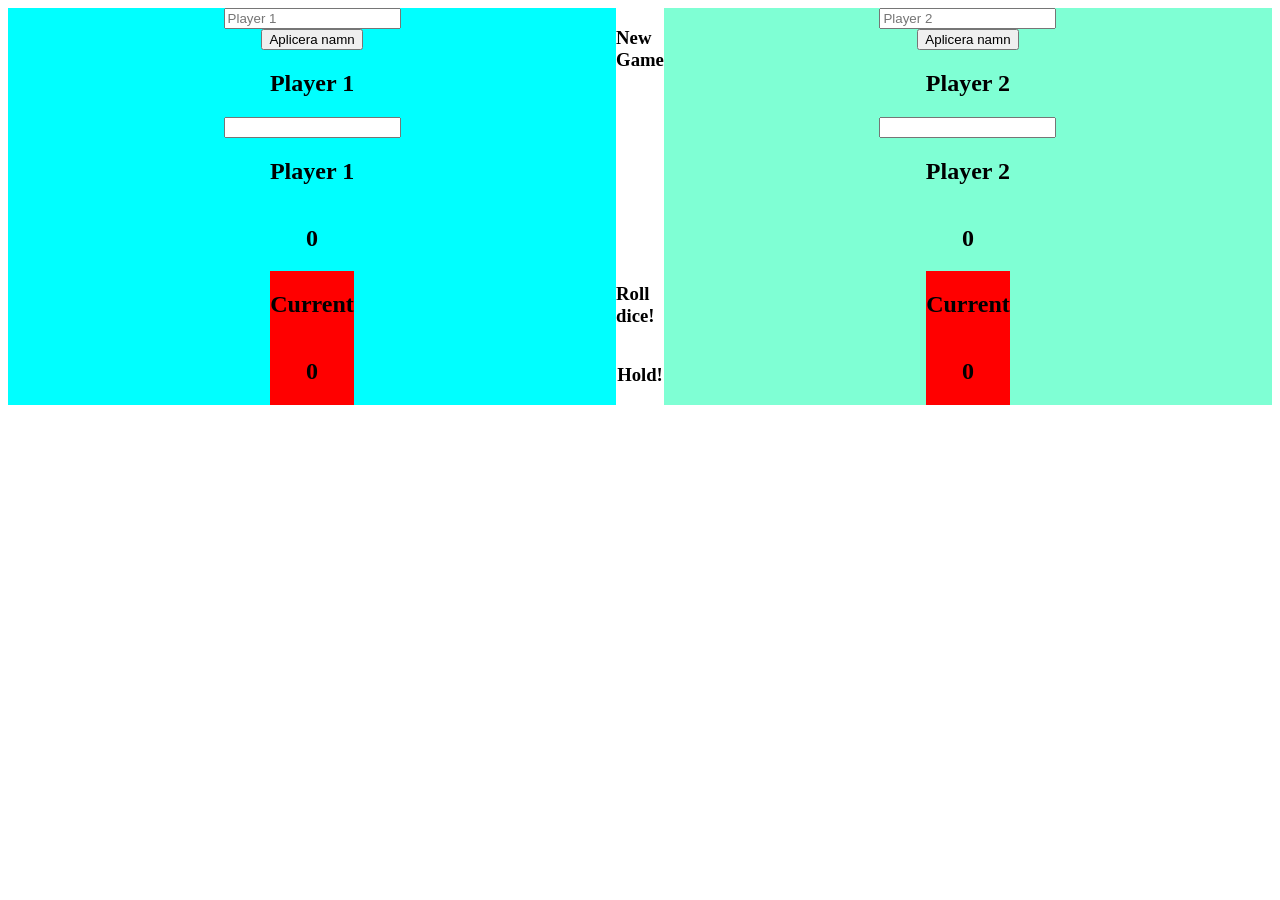
==== JSspel.html @ cb3d53fe "Merge branch 'main' of https://github.com/Natte-code/JsSpel" ====
<!DOCTYPE html>
<html lang="en">
  <head>
    <meta charset="UTF-8" />
    <meta name="viewport" content="width=device-width, initial-scale=1.0" />
    <link rel="stylesheet" href="JSspel.css" />
    <title>Document</title>
  </head>
  <body>
    <div id="container">
      <div id="leftside">
        <input type="text" name="player1" id="playe1input" placeholder="Player 1" />
        
        <button id="Aplicera">Aplicera namn</button>
        <h2 id="player1">Player 1</h2>
        <input type="text" name="player1" id="playe1input" />
        <h2>Player 1</h2>
        <div id="point1"><h2>0</h2></div>
        <div id="currentbox2">
            <h2>Current</h2>
            <h2>0</h2>
         </div>
      </div>
      <div id="middle">
        <div id="newgame"><h3>New Game</h3></div>
        <div id="middle2">
          <div id="roll"><h3>Roll dice!</h3></div>
          <div id="hold"><h3>Hold!</h3></div>
        </div>
      </div>
      <div id="rightside">
        <input type="text" name="player2" id="playe2input" placeholder="Player 2" />
        <button id="Aplicera2">Aplicera namn</button>
        <h2 id="player2">Player 2</h2>
        <div id="point"></div>
        <input type="text" name="player2" id="playeinput" />
        <h2>Player 2</h2>
        <div id="point2"><h2>0</h2></div>
        <div id="currentbox2">
          <h2>Current</h2>
          <h2>0</h2>
        </div>
      </div>
    </div>

    <script src="JSspel.js"></script>
  </body>
</html>
---- JSspel.css ----
#container{
    display: flex;
    flex-direction: row;
    justify-content: space-between;
    height: 100%;
}
#leftside{
   display: flex;
   flex-direction: column;
   align-items: center;
   justify-content: space-between;
   background-color: aqua;
   height: 100%;
   width: 90%;
}
#middle{
    display: flex;
    flex-direction: column;
    align-items: center;
    justify-content: space-between;
}
#middle2{
    display: flex;
    flex-direction: column;
    align-items: center;

}
#rightside{
    display: flex;
    flex-direction: column;
    align-items: center;
    justify-content: space-between;
    background-color: aquamarine;
    height: 100%;
    width: 90%;
}

#currentbox1{
    
    display: flex;
    flex-direction: column;
    align-items: center;
    background-color: red;
}

#currentbox2{
    display: flex;
    flex-direction: column;
    align-items: center;
    background-color: red;
}
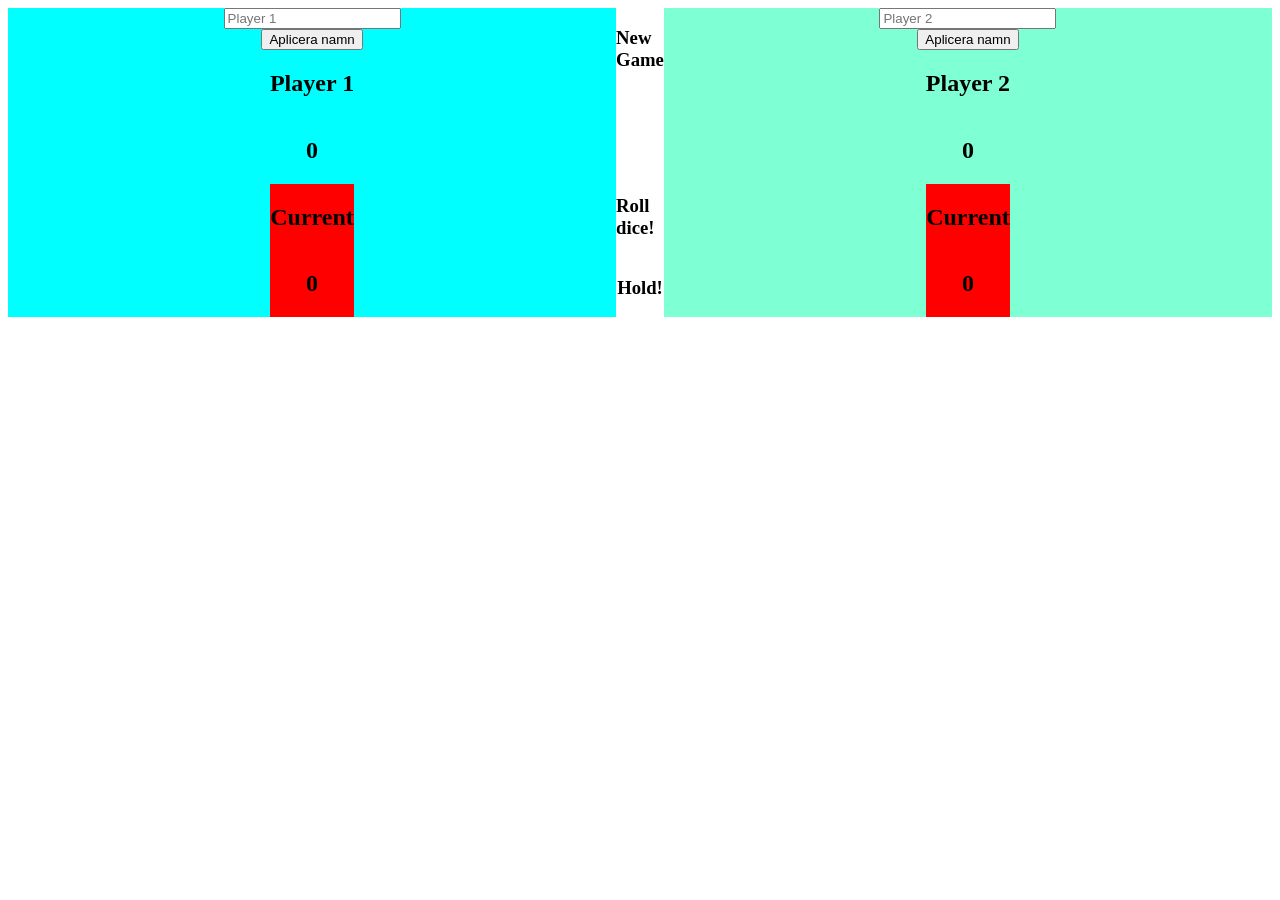
==== commit ff7a2a0d: "Update JSspel.html" ====
--- a/JSspel.html
+++ b/JSspel.html
@@ -13,8 +13,6 @@
         
         <button id="Aplicera">Aplicera namn</button>
         <h2 id="player1">Player 1</h2>
-        <input type="text" name="player1" id="playe1input" />
-        <h2>Player 1</h2>
         <div id="point1"><h2>0</h2></div>
         <div id="currentbox2">
             <h2>Current</h2>
@@ -32,9 +30,7 @@
         <input type="text" name="player2" id="playe2input" placeholder="Player 2" />
         <button id="Aplicera2">Aplicera namn</button>
         <h2 id="player2">Player 2</h2>
-        <div id="point"></div>
-        <input type="text" name="player2" id="playeinput" />
-        <h2>Player 2</h2>
+        
         <div id="point2"><h2>0</h2></div>
         <div id="currentbox2">
           <h2>Current</h2>
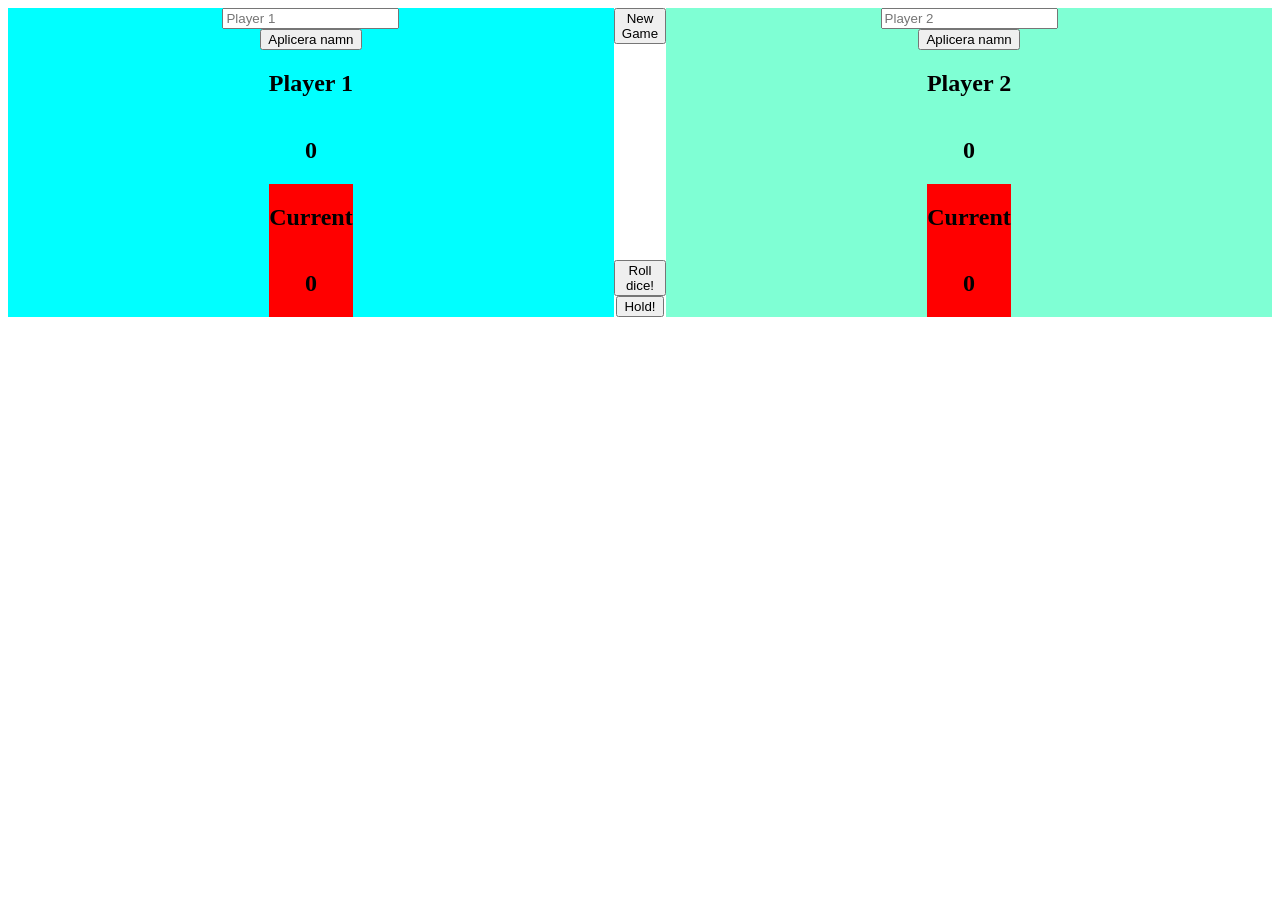
==== commit b91f2175: "arbete" ====
--- a/JSspel.html
+++ b/JSspel.html
@@ -20,10 +20,10 @@
          </div>
       </div>
       <div id="middle">
-        <div id="newgame"><h3>New Game</h3></div>
+        <div id="newgame"><button id="newgameb"> New Game</button></div>
         <div id="middle2">
-          <div id="roll"><h3>Roll dice!</h3></div>
-          <div id="hold"><h3>Hold!</h3></div>
+          <div id="roll"><button id="rollb">Roll dice!</button></div>
+          <div id="hold"><button id="holdb">Hold!</button></div>
         </div>
       </div>
       <div id="rightside">
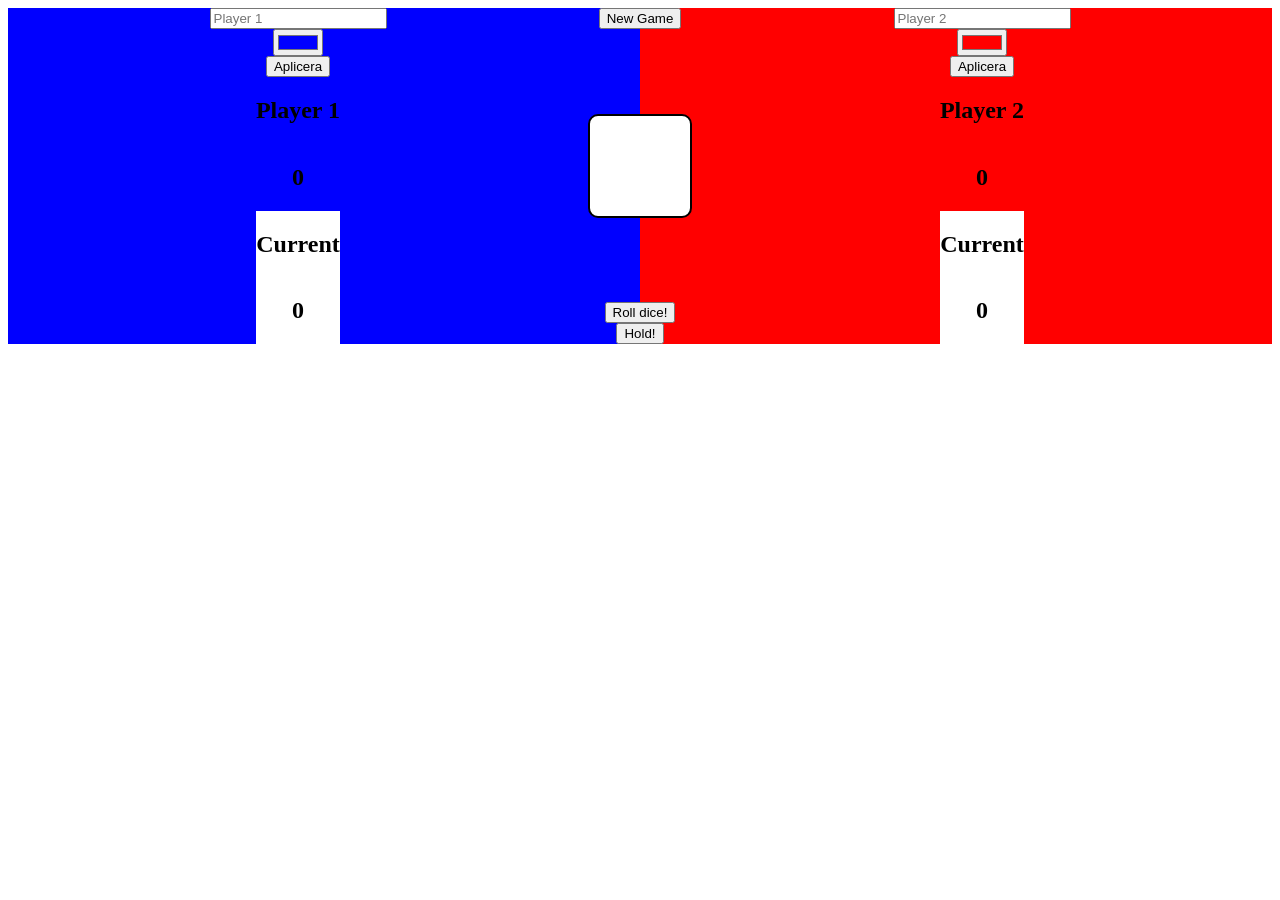
==== commit dbe7bc1c: "jobbat" ====
--- a/JSspel.html
+++ b/JSspel.html
@@ -10,17 +10,30 @@
     <div id="container">
       <div id="leftside">
         <input type="text" name="player1" id="playe1input" placeholder="Player 1" />
+        <input type="color" id="color1" value="#0000ff" />
         
-        <button id="Aplicera">Aplicera namn</button>
+        <button id="Aplicera">Aplicera</button>
+        
         <h2 id="player1">Player 1</h2>
-        <div id="point1"><h2>0</h2></div>
+        
+        <div id="point1"><h2 id="finalpoint1">0</h2></div>
         <div id="currentbox2">
             <h2>Current</h2>
-            <h2>0</h2>
+            <h2 id="potentialpoint1">0</h2>
          </div>
       </div>
       <div id="middle">
         <div id="newgame"><button id="newgameb"> New Game</button></div>
+        <div id="dice-container">
+          <div id="dice">
+              <div class="dot dot1"></div>
+              <div class="dot dot2"></div>
+              <div class="dot dot3"></div>
+              <div class="dot dot4"></div>
+              <div class="dot dot5"></div>
+              <div class="dot dot6"></div>
+          </div>
+        </div>
         <div id="middle2">
           <div id="roll"><button id="rollb">Roll dice!</button></div>
           <div id="hold"><button id="holdb">Hold!</button></div>
@@ -28,13 +41,14 @@
       </div>
       <div id="rightside">
         <input type="text" name="player2" id="playe2input" placeholder="Player 2" />
-        <button id="Aplicera2">Aplicera namn</button>
+        <input type="color" id="color2" value="#ff0000" />
+        <button id="Aplicera2">Aplicera</button>
         <h2 id="player2">Player 2</h2>
         
-        <div id="point2"><h2>0</h2></div>
+        <div id="point2"><h2 id="finalpoint2">0</h2></div>
         <div id="currentbox2">
           <h2>Current</h2>
-          <h2>0</h2>
+          <h2 id="potentialpoint2">0</h2>
         </div>
       </div>
     </div>
--- a/JSspel.css
+++ b/JSspel.css
@@ -1,7 +1,7 @@
 #container{
     display: flex;
     flex-direction: row;
-    justify-content: space-between;
+    justify-content: space-evenly;
     height: 100%;
 }
 #leftside{
@@ -9,30 +9,34 @@
    flex-direction: column;
    align-items: center;
    justify-content: space-between;
-   background-color: aqua;
-   height: 100%;
-   width: 90%;
+   background-color: blue;
+   width: 100%;
+   
 }
 #middle{
     display: flex;
     flex-direction: column;
     align-items: center;
     justify-content: space-between;
+    /* Gör så att mitten diven har hälften av båda färgerna på sidorna */
+    background: linear-gradient(to left,  red 50%, blue 50%);
+    /* Gör bakgrunden blurry mot mitten */
+    backdrop-filter: blur(100%); 
+    
 }
 #middle2{
     display: flex;
     flex-direction: column;
     align-items: center;
-
+    
 }
 #rightside{
     display: flex;
     flex-direction: column;
     align-items: center;
     justify-content: space-between;
-    background-color: aquamarine;
-    height: 100%;
-    width: 90%;
+    background-color: red;
+    width: 100%;
 }
 
 #currentbox1{
@@ -40,13 +44,40 @@
     display: flex;
     flex-direction: column;
     align-items: center;
-    background-color: red;
+    background-color: white;
 }
 
 #currentbox2{
     display: flex;
     flex-direction: column;
     align-items: center;
-    background-color: red;
+    background-color: white;
+}
+#dice {
+    width: 100px;
+    height: 100px;
+    background-color: white;
+    border: 2px solid black;
+    border-radius: 10px;
+    display: grid;
+    grid-template-columns: repeat(3, 1fr);
+    grid-template-rows: repeat(3, 1fr);
+    position: relative;
 }
 
+.dot {
+    width: 20px;
+    height: 20px;
+    background-color: black;
+    border-radius: 50%;
+    display: none; /* Hidden by default */
+    position: relative;
+}
+
+.dot1 { grid-area: 2 / 2; } /* Center */
+.dot2 { grid-area: 1 / 1; } /* Top-left */
+.dot3 { grid-area: 3 / 3; } /* Bottom-right */
+.dot4 { grid-area: 1 / 3; } /* Top-right */
+.dot5 { grid-area: 3 / 1; } /* Bottom-left */
+.dot6 { grid-area: 2 / 1; } /* Middle-left */
+.dot6:nth-child(6) { grid-area: 2 / 3; } /* Middle-right */
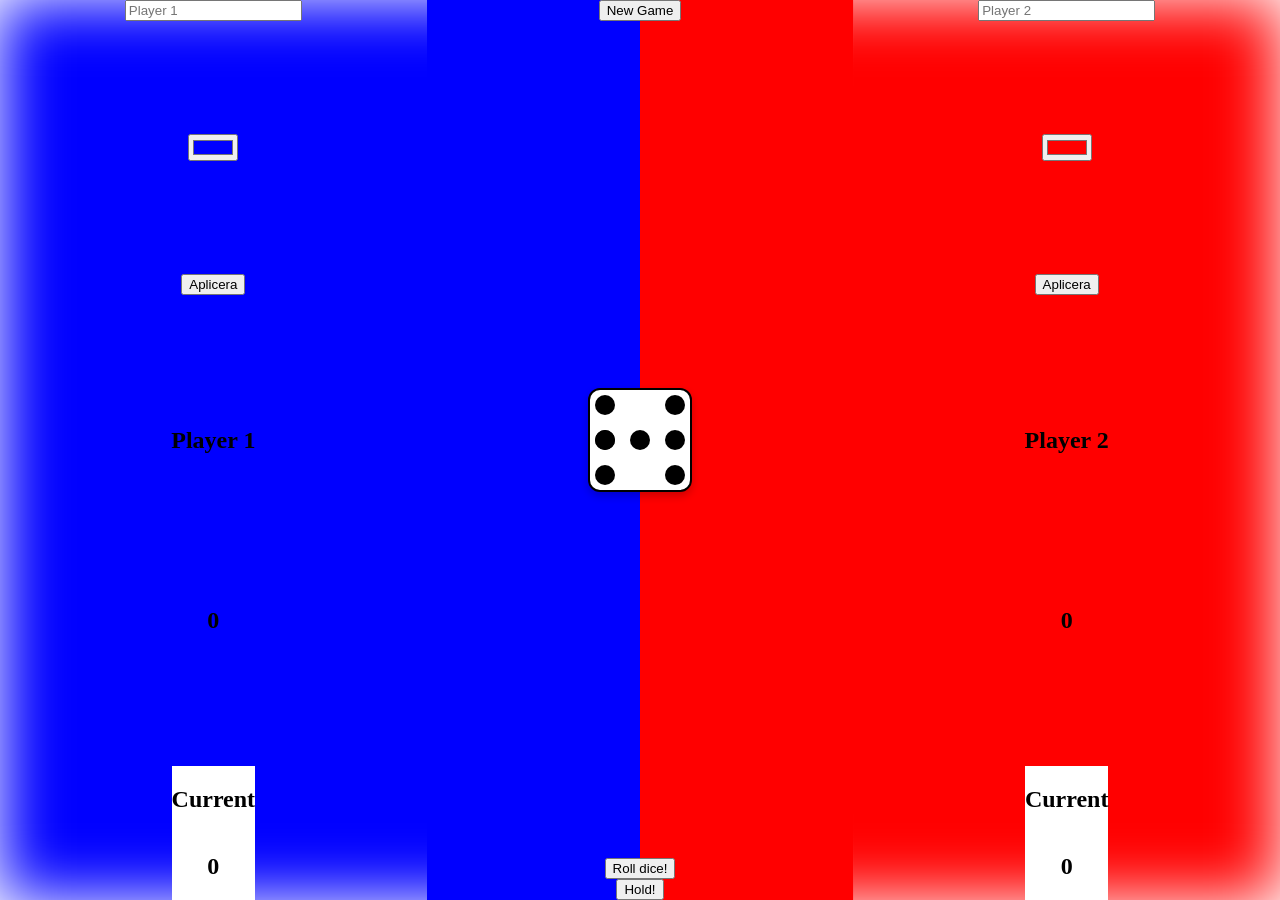
==== commit ab132d4d: "arbetat" ====
--- a/JSspel.html
+++ b/JSspel.html
@@ -7,6 +7,7 @@
     <title>Document</title>
   </head>
   <body>
+    <div id="bg-blur"></div>
     <div id="container">
       <div id="leftside">
         <input type="text" name="player1" id="playe1input" placeholder="Player 1" />
@@ -32,6 +33,8 @@
               <div class="dot dot4"></div>
               <div class="dot dot5"></div>
               <div class="dot dot6"></div>
+              <div class="dot dot6"></div>
+              <div class="dot dot7"></div>
           </div>
         </div>
         <div id="middle2">
--- a/JSspel.css
+++ b/JSspel.css
@@ -1,83 +1,130 @@
-#container{
-    display: flex;
-    flex-direction: row;
-    justify-content: space-evenly;
-    height: 100%;
-}
-#leftside{
-   display: flex;
-   flex-direction: column;
-   align-items: center;
-   justify-content: space-between;
-   background-color: blue;
-   width: 100%;
-   
-}
-#middle{
-    display: flex;
-    flex-direction: column;
-    align-items: center;
-    justify-content: space-between;
-    /* Gör så att mitten diven har hälften av båda färgerna på sidorna */
-    background: linear-gradient(to left,  red 50%, blue 50%);
-    /* Gör bakgrunden blurry mot mitten */
-    backdrop-filter: blur(100%); 
-    
-}
-#middle2{
-    display: flex;
-    flex-direction: column;
-    align-items: center;
-    
-}
-#rightside{
-    display: flex;
-    flex-direction: column;
-    align-items: center;
-    justify-content: space-between;
-    background-color: red;
-    width: 100%;
+/* Gör så att body och html täcker hela sidan */
+html, body {
+  height: 100%;
+  margin: 0;
+  padding: 0;
+  min-height: 100vh;
+  width: 100vw;
+  overflow-x: hidden;
+  position: relative;
 }
 
-#currentbox1{
-    
-    display: flex;
-    flex-direction: column;
-    align-items: center;
-    background-color: white;
+/* Bakgrunds-blur och färg */
+/* Denna del fick vi lite hjälp av ai för idé samt externa websida */
+#bg-blur {
+  position: fixed;
+  top: 0; left: 0; right: 0; bottom: 0;
+  width: 100vw;
+  height: 100vh;
+  z-index: 0;
+  /* Default gradient, uppdateras av JS */
+  background: linear-gradient(to right, #0000ff 0%, #0000ff 50%, #ff0000 50%, #ff0000 100%);
+  filter: blur(32px); 
+  transition: background 0.5s;
 }
 
-#currentbox2{
-    display: flex;
-    flex-direction: column;
-    align-items: center;
-    background-color: white;
+/* Container ovanpå bakgrunden */
+/* Denna del fick vi lite hjälp av ai för idé samt externa websida */
+#container {
+  position: relative;
+  z-index: 1;
+  display: flex;
+  flex-direction: row;
+  justify-content: space-evenly;
+  height: 100vh;
+  min-height: 100vh;
+  width: 100vw;
+  box-sizing: border-box;
 }
+
+/* Sidor */
+/* Denna del fick vi lite hjälp av ai för idé samt externa websida */
+#leftside, #rightside {
+  display: flex;
+  flex-direction: column;
+  align-items: center;
+  justify-content: space-between;
+  width: 100%;
+  background: transparent;
+
+  min-width: 0;
+  min-height: 100vh;
+  box-sizing: border-box;
+  transition: filter 0.4s;
+}
+
+#leftside {
+  /* Bakgrundsfärg sätts av JS */
+}
+
+#rightside {
+  /* Bakgrundsfärg sätts av JS */
+}
+
+/* Mitten */
+/* Denna del fick vi lite hjälp av ai för idé samt externa websida */
+#middle {
+  display: flex;
+  flex-direction: column;
+  align-items: center;
+  justify-content: space-between;
+  width: 100%;
+  min-width: 0;
+  min-height: 100vh;
+  background: linear-gradient(to right, var(--left-color, #0000ff) 0%, var(--left-color, #0000ff) 50%, var(--right-color, #ff0000) 50%, var(--right-color, #ff0000) 100%);
+  backdrop-filter: blur(16px);
+  transition: background 0.5s;
+  box-sizing: border-box;
+}
+
+#middle2 {
+  display: flex;
+  flex-direction: column;
+  align-items: center;
+}
+
+#currentbox1, #currentbox2 {
+  display: flex;
+  flex-direction: column;
+  align-items: center;
+  background-color: white;
+}
+
+#dice-container {
+  display: flex;
+  justify-content: center;
+  align-items: center;
+  margin: 20px 0;
+}
+
 #dice {
-    width: 100px;
-    height: 100px;
-    background-color: white;
-    border: 2px solid black;
-    border-radius: 10px;
-    display: grid;
-    grid-template-columns: repeat(3, 1fr);
-    grid-template-rows: repeat(3, 1fr);
-    position: relative;
+  width: 100px;
+  height: 100px;
+  background-color: white;
+  border: 2px solid #000;
+  border-radius: 12px;
+  box-shadow: 0 4px 8px rgba(0, 0, 0, 0.2);
+  display: grid;
+  grid-template-columns: repeat(3, 1fr);
+  grid-template-rows: repeat(3, 1fr);
+  gap: 5px;
+  position: relative;
 }
 
 .dot {
-    width: 20px;
-    height: 20px;
-    background-color: black;
-    border-radius: 50%;
-    display: none; /* Hidden by default */
-    position: relative;
+  width: 20px;
+  height: 20px;
+  background-color: black;
+  border-radius: 50%;
+  justify-self: center;
+  align-self: center;
 }
 
-.dot1 { grid-area: 2 / 2; } /* Center */
-.dot2 { grid-area: 1 / 1; } /* Top-left */
-.dot3 { grid-area: 3 / 3; } /* Bottom-right */
-.dot4 { grid-area: 1 / 3; } /* Top-right */
-.dot5 { grid-area: 3 / 1; } /* Bottom-left */
-.dot6 { grid-area: 2 / 1; } /* Middle-left */
-.dot6:nth-child(6) { grid-area: 2 / 3; } /* Middle-right */
+/* omstrukturerad av AI */
+.dot1 { grid-area: 2 / 2; } 
+.dot2 { grid-area: 1 / 1; } 
+.dot3 { grid-area: 3 / 3; } 
+.dot4 { grid-area: 1 / 3; } 
+.dot5 { grid-area: 3 / 1; } 
+.dot6 { grid-area: 2 / 1; } 
+.dot7 { grid-area: 2 / 3; } 
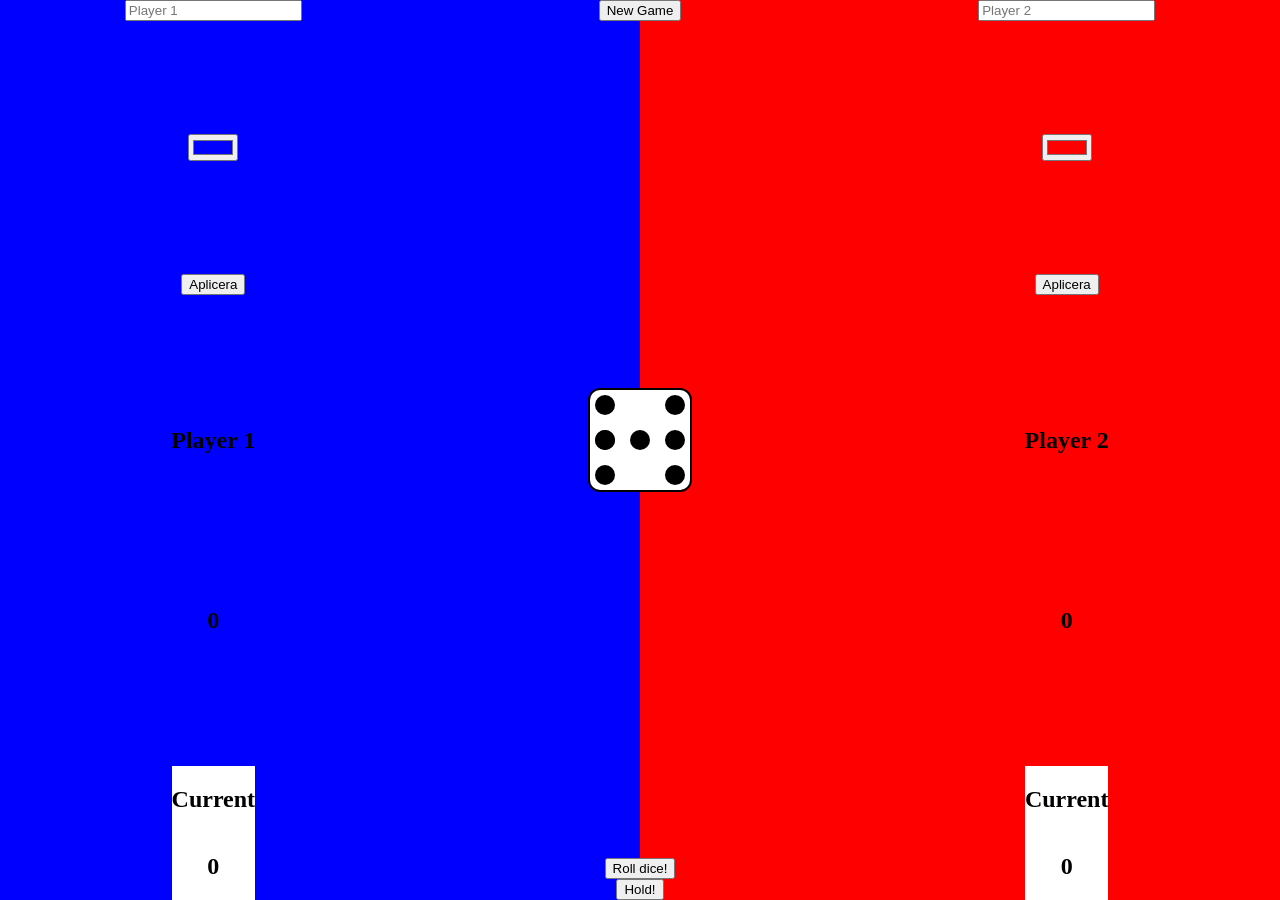
==== commit 4c1816ee: "spel" ====
--- a/JSspel.html
+++ b/JSspel.html
@@ -4,7 +4,7 @@
     <meta charset="UTF-8" />
     <meta name="viewport" content="width=device-width, initial-scale=1.0" />
     <link rel="stylesheet" href="JSspel.css" />
-    <title>Document</title>
+    <title>JS game</title>
   </head>
   <body>
     <div id="bg-blur"></div>
@@ -27,6 +27,7 @@
         <div id="newgame"><button id="newgameb"> New Game</button></div>
         <div id="dice-container">
           <div id="dice">
+            <!-- för dice-n -->
               <div class="dot dot1"></div>
               <div class="dot dot2"></div>
               <div class="dot dot3"></div>
@@ -56,6 +57,6 @@
       </div>
     </div>
 
-    <script src="JSspel.js"></script>
+    <script src="JSspel.js" defer></script>
   </body>
 </html>
--- a/JSspel.css
+++ b/JSspel.css
@@ -7,10 +7,12 @@
   width: 100vw;
   overflow-x: hidden;
   position: relative;
+  background-color: #000; /* Ändra till en mörk bakgrund om det behövs */
+  overflow: hidden; /* Förhindra scrollbars som kan orsaka glow */
 }
 
 /* Bakgrunds-blur och färg */
-/* Denna del fick vi lite hjälp av ai för idé samt externa websida */
+
 #bg-blur {
   position: fixed;
   top: 0; left: 0; right: 0; bottom: 0;
@@ -19,12 +21,11 @@
   z-index: 0;
   /* Default gradient, uppdateras av JS */
   background: linear-gradient(to right, #0000ff 0%, #0000ff 50%, #ff0000 50%, #ff0000 100%);
-  filter: blur(32px); 
+  filter: none; /* Ta bort blur för att eliminera glow */
   transition: background 0.5s;
 }
 
 /* Container ovanpå bakgrunden */
-/* Denna del fick vi lite hjälp av ai för idé samt externa websida */
 #container {
   position: relative;
   z-index: 1;
@@ -38,7 +39,6 @@
 }
 
 /* Sidor */
-/* Denna del fick vi lite hjälp av ai för idé samt externa websida */
 #leftside, #rightside {
   display: flex;
   flex-direction: column;
@@ -51,9 +51,11 @@
   min-height: 100vh;
   box-sizing: border-box;
   transition: filter 0.4s;
+  box-shadow: none; /* Ta bort eventuell skugga */
+  filter: none; /* Ta bort filter */
 }
-
-#leftside {
+/* LÅT DET VARA DEN FUNKAR BARA */
+#leftside { 
   /* Bakgrundsfärg sätts av JS */
 }
 
@@ -62,7 +64,6 @@
 }
 
 /* Mitten */
-/* Denna del fick vi lite hjälp av ai för idé samt externa websida */
 #middle {
   display: flex;
   flex-direction: column;
@@ -103,7 +104,7 @@
   background-color: white;
   border: 2px solid #000;
   border-radius: 12px;
-  box-shadow: 0 4px 8px rgba(0, 0, 0, 0.2);
+  box-shadow: none; /* Ta bort eventuell skugga från tärningen */
   display: grid;
   grid-template-columns: repeat(3, 1fr);
   grid-template-rows: repeat(3, 1fr);
@@ -127,4 +128,4 @@
 .dot4 { grid-area: 1 / 3; } 
 .dot5 { grid-area: 3 / 1; } 
 .dot6 { grid-area: 2 / 1; } 
-.dot7 { grid-area: 2 / 3; } 
+.dot7 { grid-area: 2 / 3; }
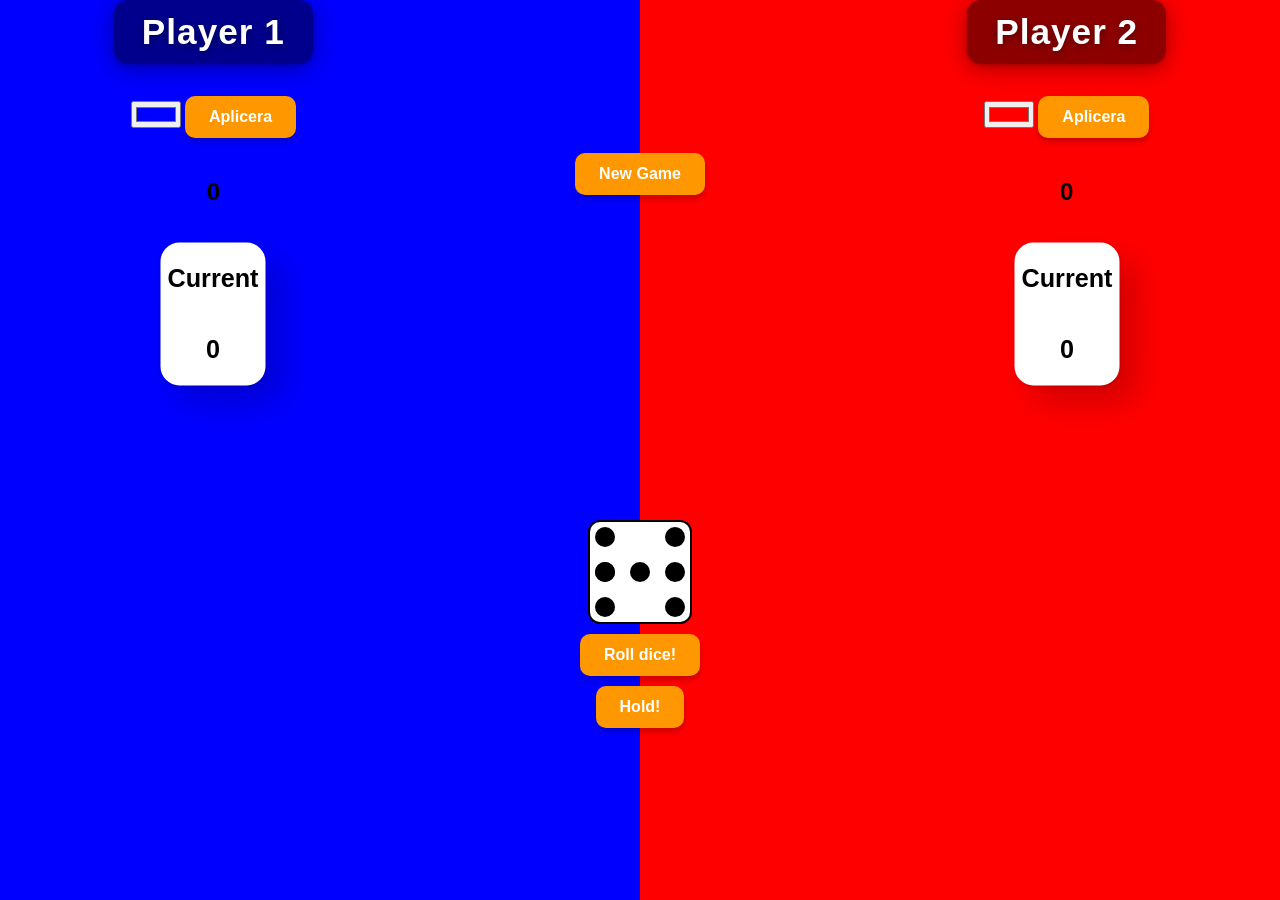
==== commit 9e8d780a: "arbete" ====
--- a/JSspel.html
+++ b/JSspel.html
@@ -10,12 +10,11 @@
     <div id="bg-blur"></div>
     <div id="container">
       <div id="leftside">
-        <input type="text" name="player1" id="playe1input" placeholder="Player 1" />
+        <div id="player1" contenteditable="true">Player 1</div>
+        <div>
         <input type="color" id="color1" value="#0000ff" />
-        
         <button id="Aplicera">Aplicera</button>
-        
-        <h2 id="player1">Player 1</h2>
+        </div>
         
         <div id="point1"><h2 id="finalpoint1">0</h2></div>
         <div id="currentbox2">
@@ -37,17 +36,17 @@
               <div class="dot dot6"></div>
               <div class="dot dot7"></div>
           </div>
-        </div>
-        <div id="middle2">
           <div id="roll"><button id="rollb">Roll dice!</button></div>
           <div id="hold"><button id="holdb">Hold!</button></div>
         </div>
+        
       </div>
       <div id="rightside">
-        <input type="text" name="player2" id="playe2input" placeholder="Player 2" />
+        <div id="player2" contenteditable="true">Player 2</div>
+        <div>
         <input type="color" id="color2" value="#ff0000" />
         <button id="Aplicera2">Aplicera</button>
-        <h2 id="player2">Player 2</h2>
+        </div>
         
         <div id="point2"><h2 id="finalpoint2">0</h2></div>
         <div id="currentbox2">
--- a/JSspel.css
+++ b/JSspel.css
@@ -1,5 +1,6 @@
 /* Gör så att body och html täcker hela sidan */
 html, body {
+  font-family: 'Segoe UI', Tahoma, Geneva, Verdana, sans-serif;
   height: 100%;
   margin: 0;
   padding: 0;
@@ -43,10 +44,10 @@
   display: flex;
   flex-direction: column;
   align-items: center;
-  justify-content: space-between;
+  justify-content: flex-start; /* Align items at the top */
+  gap: 20px; /* Add spacing between sections */
   width: 100%;
   background: transparent;
-
   min-width: 0;
   min-height: 100vh;
   box-sizing: border-box;
@@ -63,12 +64,66 @@
   /* Bakgrundsfärg sätts av JS */
 }
 
+/* Player Info Section */
+.player-info {
+  display: flex;
+  flex-direction: column;
+  align-items: center;
+  gap: 10px; /* Add spacing between player name and score */
+}
+
+/* Player Controls Section */
+.player-controls {
+  display: flex;
+  flex-direction: column;
+  align-items: center;
+  gap: 10px; /* Add spacing between controls */
+}
+
+/* General Styling for Inputs and Buttons */
+input[type="text"], button {
+  padding: 10px;
+  font-size: 14px;
+  border-radius: 8px;
+  border: 1px solid #ccc;
+  outline: none;
+}
+
+input[type="text"]:focus {
+  border-color: #007bff;
+}
+
+button {
+  background-color: #ff9800; /* Bright orange for contrast */
+  color: #ffffff; /* White text for readability */
+  font-weight: bold;
+  font-size: 16px;
+  padding: 12px 24px;
+  border: none;
+  border-radius: 10px;
+  cursor: pointer;
+  box-shadow: 0 4px 6px rgba(0, 0, 0, 0.2); /* Subtle shadow for 3D effect */
+  transition: background-color 0.3s, transform 0.2s, box-shadow 0.2s;
+}
+
+button:hover {
+  background-color: #e68900; /* Slightly darker orange on hover */
+  transform: translateY(-2px); /* Lift effect */
+  box-shadow: 0 6px 8px rgba(0, 0, 0, 0.3); /* Stronger shadow on hover */
+}
+
+button:active {
+  background-color: #cc7a00; /* Even darker orange on click */
+  transform: translateY(2px); /* Pressed effect */
+  box-shadow: 0 2px 4px rgba(0, 0, 0, 0.2); /* Reduced shadow on click */
+}
+
 /* Mitten */
 #middle {
   display: flex;
   flex-direction: column;
   align-items: center;
-  justify-content: space-between;
+  justify-content: space-around;
   width: 100%;
   min-width: 0;
   min-height: 100vh;
@@ -89,6 +144,12 @@
   flex-direction: column;
   align-items: center;
   background-color: white;
+  margin-bottom: 20px;
+  width: 100px;
+  box-shadow: 16px 16px 30px rgba(0,0,0,0.18), 0 1.5px 4px rgba(0,0,0,0.12);
+  border-radius: 18px;
+  transform: scale(1.05);
+  transition: box-shadow 0.3s, transform 0.3s;
 }
 
 #dice-container {
@@ -96,6 +157,7 @@
   justify-content: center;
   align-items: center;
   margin: 20px 0;
+  flex-direction: column;
 }
 
 #dice {
@@ -110,6 +172,7 @@
   grid-template-rows: repeat(3, 1fr);
   gap: 5px;
   position: relative;
+  margin-bottom: 10px;
 }
 
 .dot {
@@ -129,3 +192,105 @@
 .dot5 { grid-area: 3 / 1; } 
 .dot6 { grid-area: 2 / 1; } 
 .dot7 { grid-area: 2 / 3; }
+
+/* Button container */
+#button-group {
+  display: flex;
+  outline: 2px solid #fff; /* Add focus outline for accessibility */
+  transform: scale(0.95); /* Slight shrink effect */
+  background-color: #003f7f; /* Even darker shade on click */
+  transform: scale(1.05); /* Slight zoom effect */
+  background-color: #0056b3; /* Darker shade on hover */
+  transition: background-color 0.3s, transform 0.2s;
+  cursor: pointer;
+  border-radius: 8px;
+  border: none;
+  background-color: #007bff; /* Primary button color */
+  color: #fff;
+  font-weight: bold;
+  font-size: 16px;
+  padding: 10px 20px;
+  border-radius: 8px; /* Optional: rounded corners */
+  background-color: rgba(0, 0, 0, 0.5); /* Optional: semi-transparent background */
+  padding: 10px; /* Add padding for better spacing */
+  transform: translate(-50%, -50%); /* Adjust for centering */
+  left: 50%; /* Center horizontally */
+  top: 50%; /* Center vertically */
+  position: absolute; /* Position the container absolutely */
+  gap: 15px; /* Add spacing between buttons */
+  align-items: center;
+  justify-content: center;
+}
+#rollb{
+  margin-bottom: 10px;
+}
+
+/* Highlight the current player's turn */
+.current-turn {
+  border: 3px solid #4caf50; /* Green border to indicate the current turn */
+  padding: 10px;
+  border-radius: 12px;
+  background: linear-gradient(145deg, #e0ffe0, #b3ffb3); /* Soft green gradient */
+  box-shadow: 0 0 20px rgba(76, 175, 80, 0.6); /* Subtle green glow */
+  transition: box-shadow 0.3s, border 0.3s, background 0.3s;
+}
+
+/* Current Turn Label */
+.current-turn-label {
+  position: relative; /* Ensure it stays within the container */
+  font-size: 20px; /* Adjust font size for better fit */
+  font-weight: bold;
+  color: #ffffff; /* White text for contrast */
+  background-color: #333333; /* Neutral dark gray background */
+  padding: 8px 16px; /* Adjust padding for better fit */
+  border-radius: 12px;
+  border: 2px solid #ffffff; /* White border for emphasis */
+  box-shadow: 0 0 20px rgba(255, 255, 255, 0.8); /* Strong white glow */
+  text-transform: uppercase;
+  animation: fadeIn 0.8s ease-in-out; /* Fade-in animation */
+  white-space: nowrap; /* Prevent text wrapping */
+  margin-top: 10px; /* Add spacing from other elements */
+}
+
+/* Pulse animation for the label */
+@keyframes pulse {
+  0% {
+    box-shadow: 0 0 25px rgba(255, 255, 255, 0.8);
+  }
+  50% {
+    box-shadow: 0 0 35px rgba(255, 255, 255, 1);
+  }
+  100% {
+    box-shadow: 0 0 25px rgba(255, 255, 255, 0.8);
+  }
+}
+
+/* Fade-in animation */
+@keyframes fadeIn {
+  0% {
+    opacity: 0;
+    transform: scale(0.8);
+  }
+  100% {
+    opacity: 1;
+    transform: scale(1);
+  }
+}
+
+#playe2input, #playe1input {
+  margin-top: 20px;
+}
+/* snyggar till namn displayen*/
+#player1, #player2 {
+  font-size: 2.2rem;
+  font-weight: bold;
+  color: #fff;
+  background: rgba(0, 0, 0, 0.45); /* Halvtransparent svart bakgrund */
+  padding: 12px 28px;
+  border-radius: 14px;
+  box-shadow: 0 4px 24px rgba(0,0,0,0.35), 0 1.5px 4px rgba(0,0,0,0.18);
+  text-shadow: 0 2px 8px rgba(0,0,0,0.4);
+  letter-spacing: 1px;
+  margin-bottom: 12px;
+  transition: box-shadow 0.3s, background 0.3s;
+}
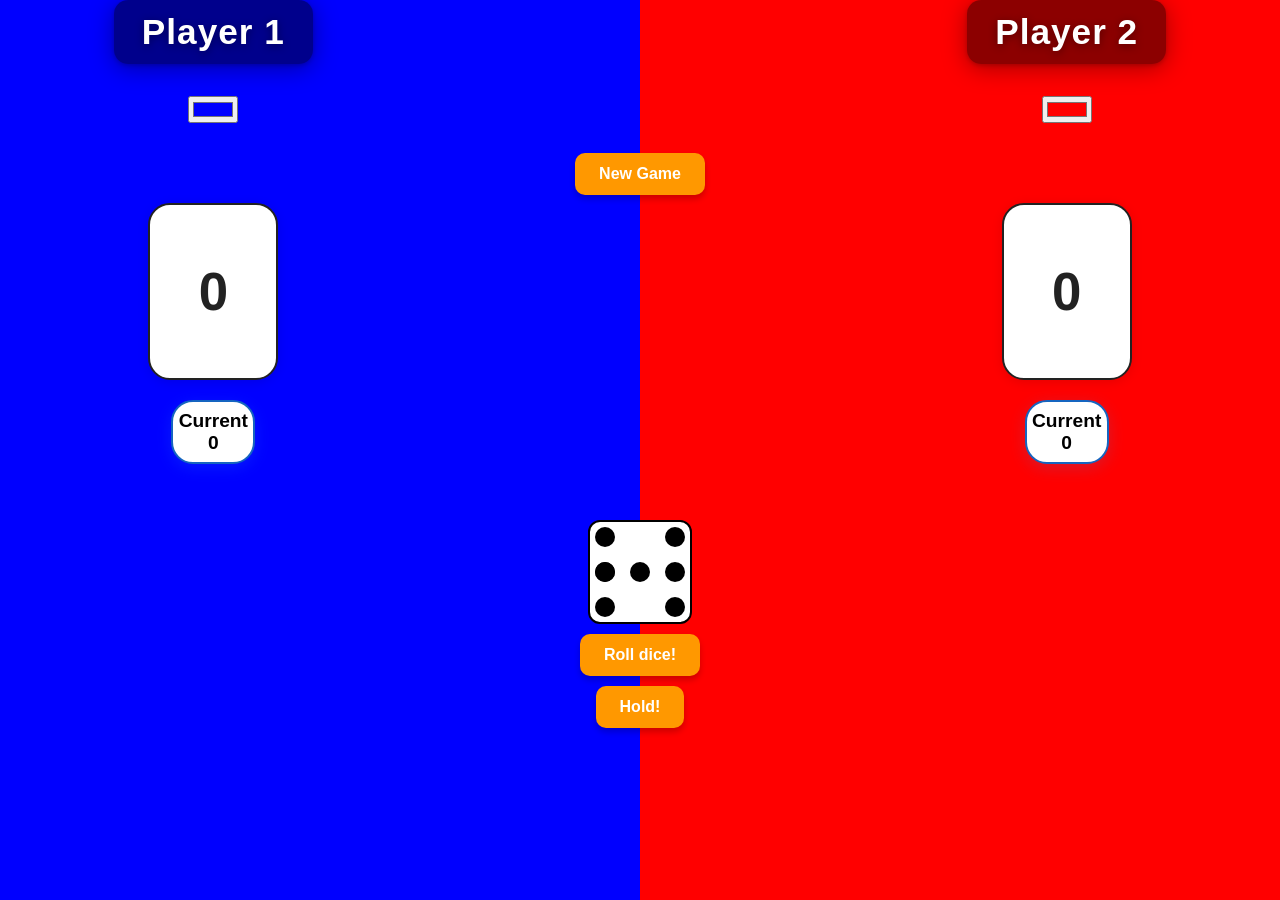
==== commit 8da73a2f: "det sista" ====
--- a/JSspel.html
+++ b/JSspel.html
@@ -12,15 +12,16 @@
       <div id="leftside">
         <div id="player1" contenteditable="true">Player 1</div>
         <div>
-        <input type="color" id="color1" value="#0000ff" />
-        <button id="Aplicera">Aplicera</button>
+          <input type="color" id="color1" value="#0000ff" />
         </div>
-        
-        <div id="point1"><h2 id="finalpoint1">0</h2></div>
-        <div id="currentbox2">
-            <h2>Current</h2>
-            <h2 id="potentialpoint1">0</h2>
-         </div>
+        <!-- Poängboxarna: permanent överst, current under -->
+        <div class="score-area">
+          <div id="point1"><h2 id="finalpoint1">0</h2></div>
+          <div id="currentbox1">
+            <span>Current</span>
+            <span id="potentialpoint1">0</span>
+          </div>
+        </div>
       </div>
       <div id="middle">
         <div id="newgame"><button id="newgameb"> New Game</button></div>
@@ -44,14 +45,14 @@
       <div id="rightside">
         <div id="player2" contenteditable="true">Player 2</div>
         <div>
-        <input type="color" id="color2" value="#ff0000" />
-        <button id="Aplicera2">Aplicera</button>
+          <input type="color" id="color2" value="#ff0000" />
         </div>
-        
-        <div id="point2"><h2 id="finalpoint2">0</h2></div>
-        <div id="currentbox2">
-          <h2>Current</h2>
-          <h2 id="potentialpoint2">0</h2>
+        <div class="score-area">
+          <div id="point2"><h2 id="finalpoint2">0</h2></div>
+          <div id="currentbox2">
+            <span>Current</span>
+            <span id="potentialpoint2">0</span>
+          </div>
         </div>
       </div>
     </div>
--- a/JSspel.css
+++ b/JSspel.css
@@ -139,17 +139,67 @@
   align-items: center;
 }
 
+/* Denna del fick vi lite hjälp av ai för idé samt externa websida */
+.score-area {
+  display: flex;
+  flex-direction: column;
+  align-items: center;
+  gap: 12px;
+  margin-top: 60px;      /* Flytta upp poängboxarna */
+  margin-bottom: 24px;   /* Mindre space längst ner */
+}
+
+/* Permanent points box */
+#point1, #point2 {
+  background: #fff;
+  border: 2.5px solid #222;
+  border-radius: 22px;
+  padding: 12px 28px;
+  box-shadow: 0 2px 12px rgba(0,0,0,0.10);
+  display: flex;
+  flex-direction: column;
+  align-items: center;
+  min-width: 70px;
+  font-size: 2.2em;
+  font-weight: bold;
+  color: #222;
+  margin-bottom: 8px; /* Minska avståndet till currentbox */
+}
+
+/* Current points box - sticker ut mot bakgrunden */
 #currentbox1, #currentbox2 {
+  /* Denna del fick vi lite hjälp av ai för idé samt externa websida */
+  background: rgba(0, 0, 0, 0.5); /* Halvtransparent svart bakgrund */
+  border: 2px solid #1565c0;
+  border-radius: 22px;
+  padding: 10px 26px;
+  box-shadow: 0 4px 16px rgba(33, 150, 243, 0.18);
+  display: flex;
+  flex-direction: column;
+  align-items: center;
+  min-width: 70px;
+  font-size: 1.2em;
+  color: #000000; /* Gör texten helt vit så siffrorna syns */
+  font-weight: bold;
+  margin-bottom: 0;
+  margin-top: 0;
+}
+
+#currentbox1 span, #currentbox2 span {
+  margin: 0;
+  padding: 0;
+}
+
+/* Flytta currentbox längre ner (Denna del fick vi lite hjälp av ai för idé samt externa websida) */
+#currentbox1, #currentbox2 {
   display: flex;
   flex-direction: column;
   align-items: center;
   background-color: white;
-  margin-bottom: 20px;
-  width: 100px;
-  box-shadow: 16px 16px 30px rgba(0,0,0,0.18), 0 1.5px 4px rgba(0,0,0,0.12);
-  border-radius: 18px;
-  transform: scale(1.05);
-  transition: box-shadow 0.3s, transform 0.3s;
+  margin-top: auto;
+  margin-bottom: 32px;
+  padding: 8px 0;
+  min-width: 80px;
 }
 
 #dice-container {
